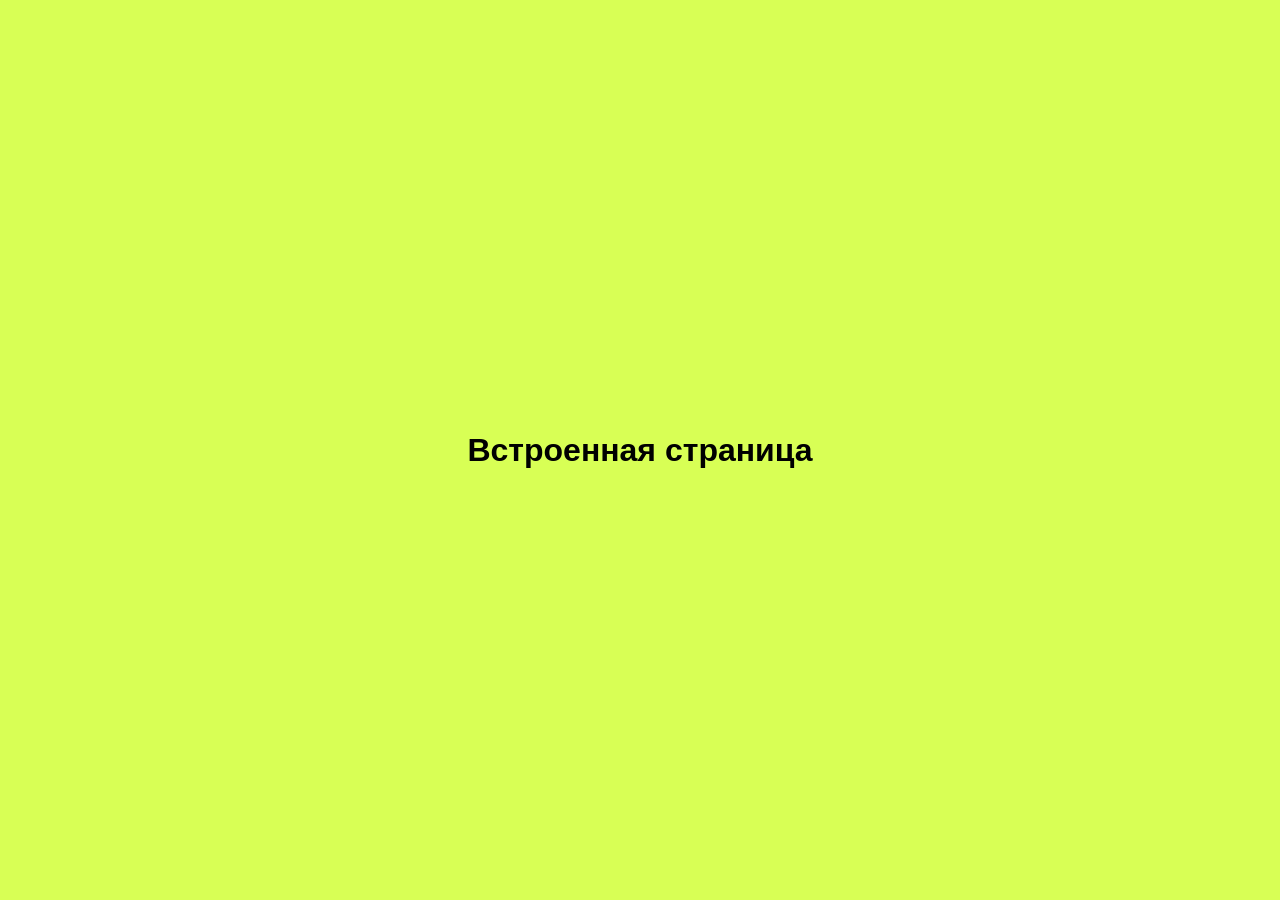
==== embedded/map.html @ 29787cb8 "init commit" ====
<!doctype html>
<html lang="ru">
  <body
    style="
      margin: 0;
      min-height: 100vh;
      display: grid;
      place-items: center;
      background: #d8ff55;
      font: 700 32px Arial;
    "
  >
    <p>Встроенная страница</p>
  </body>
</html>
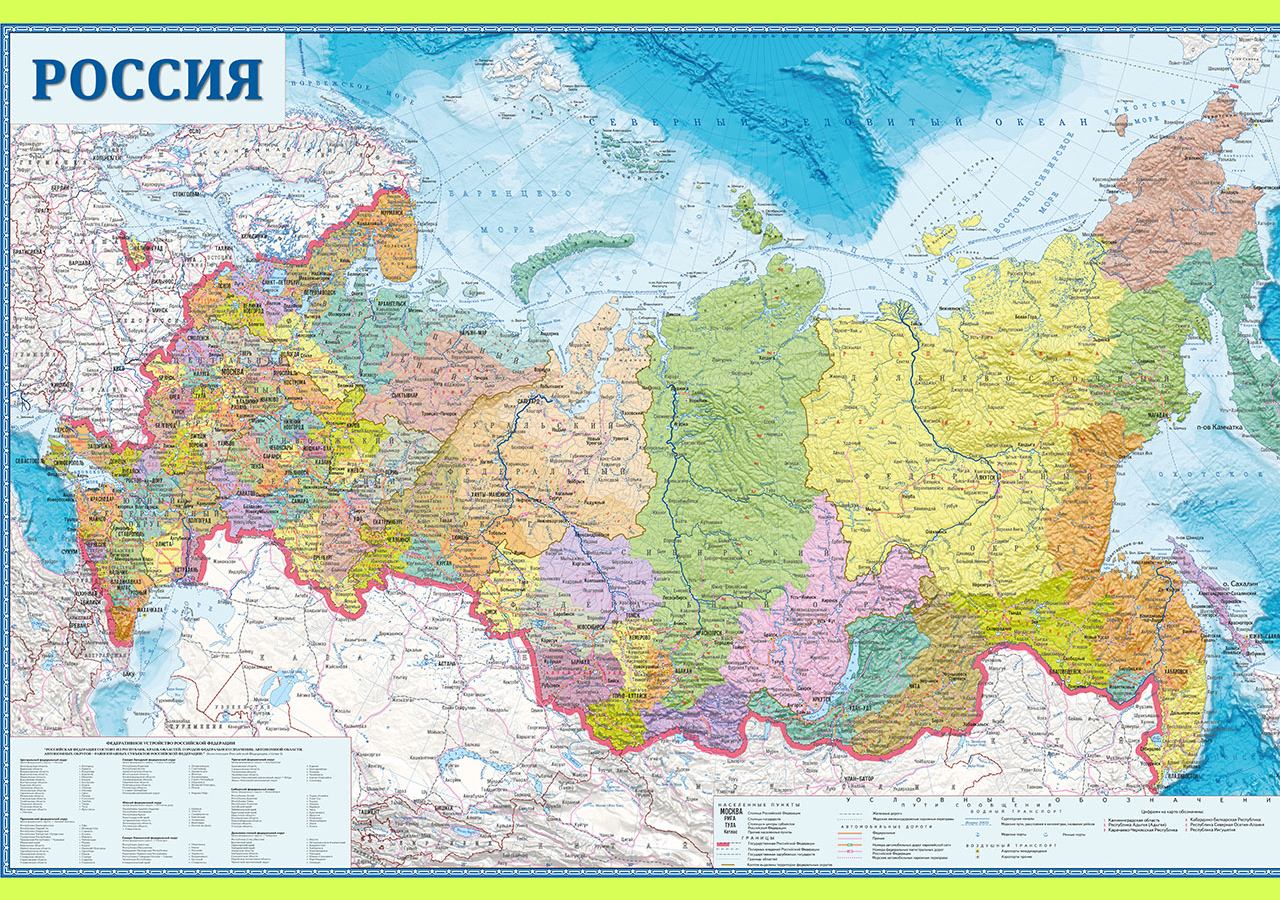
==== commit acd8b16f: "init commit" ====
--- a/embedded/map.html
+++ b/embedded/map.html
@@ -10,6 +10,6 @@
       font: 700 32px Arial;
     "
   >
-    <p>Встроенная страница</p>
+    <img src="map.jpg" alt="Карта района">
   </body>
 </html>
